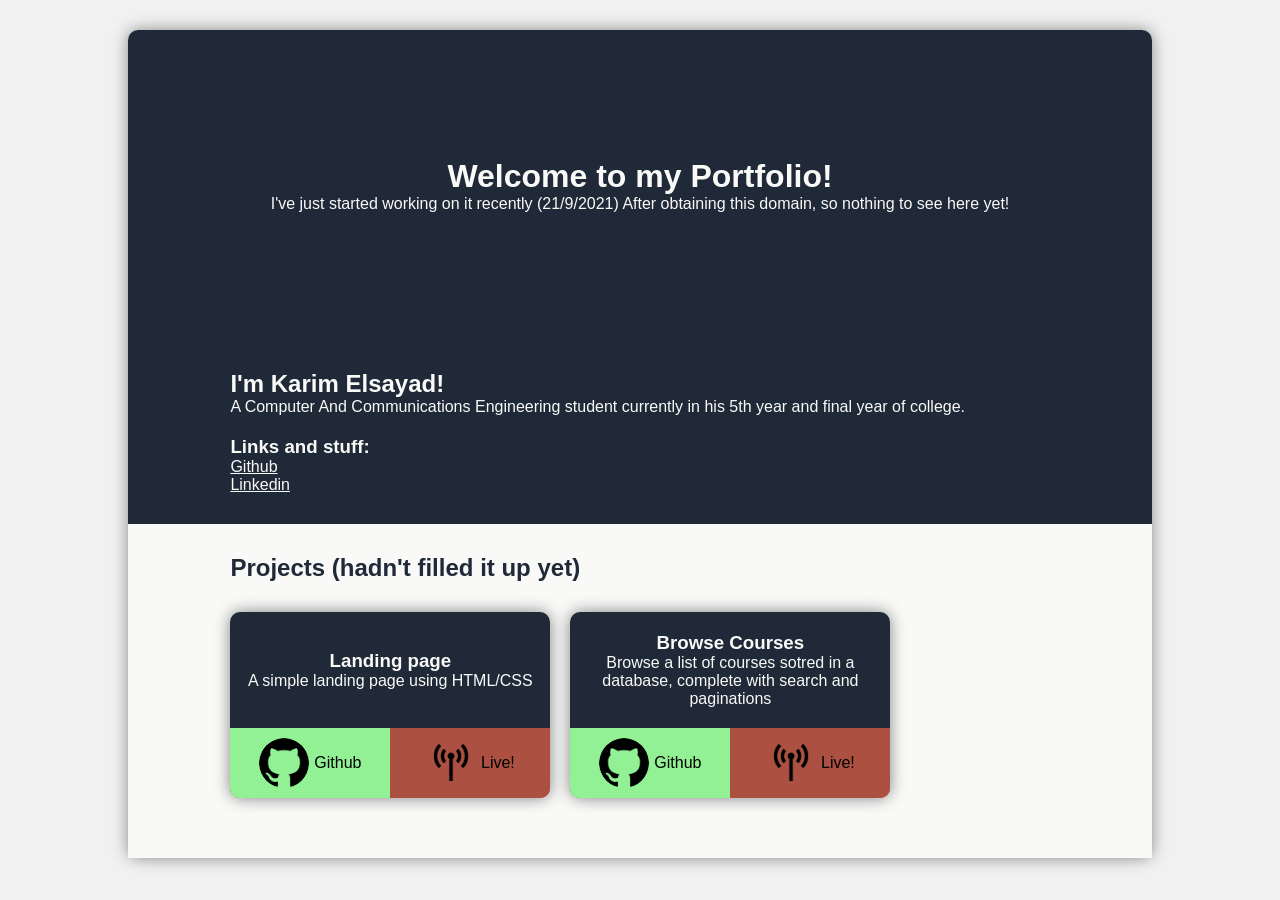
==== index.html @ 45e6492d "Add initial design, Add project cards" ====
<!DOCTYPE html>
<html lang="en">
<head>
    <meta charset="UTF-8">
    <meta http-equiv="X-UA-Compatible" content="IE=edge">
    <meta name="viewport" content="width=device-width, initial-scale=1.0">
    <link rel="stylesheet" href="styles/style.css">
    <title>Karim Elsayad</title>
</head>
<body>
    <div class="container">

        <div class="hero-welcome">
            <h1>Welcome to my Portfolio!</h1>
            <p>I've just started working on it recently (21/9/2021) After obtaining this domain, so nothing to see here yet!</p>
        </div>

        <section class="introduction">
            <h2>I'm Karim Elsayad!</h2>
            <p>A Computer And Communications Engineering student currently in his 5th year and final year of college.</p>
            <div class="socials">
                <h3>Links and stuff:</h3>
                <ul>
                    <li><a href="https://github.com/KarimElsayad247">Github</a></li>
                    <li><a href="https://www.linkedin.com/in/karimelsayad247/">Linkedin</a></li>
                </ul>
            </div>
        </section>

        <section class="projects">
            <h2>Projects (hadn't filled it up yet)</h2>
            <ul class="projects-container">
                <li class="project-card">
                    <div class="project-discription">
                        <h3>Landing page</h3>
                        <p>A simple landing page using HTML/CSS</p>
                    </div>
                    <div class="card-links">
                        <div id="repo-link" class="link">
                            <a href="https://github.com/KarimElsayad247/landing-page">
                                <img src="images/github.png" alt="github logo">Github
                            </a>
                        </div>
                        <div id="live-link" class="link">
                            <a href="http://karimelsayad.me/landing-page/">
                                <img src="images/antenna.png" alt="antenna icon">Live!
                            </a>
                        </div>
                    </div>
                </li>
                <li class="project-card">
                    <div class="project-discription">
                        <h3>Browse Courses</h3>
                        <p>Browse a list of courses sotred in a database, complete with search and paginations</p>
                    </div>
                    <div class="card-links">
                        <div id="repo-link" class="link">
                            <a href="https://github.com/KarimElsayad247/course-browse">
                                <img src="images/github.png" alt="github logo">Github
                            </a>
                        </div>
                        <div id="live-link" class="link">
                            <a href="http://portfolio.karimelsayad.me/course-browse">
                                <img src="images/antenna.png" alt="antenna icon">Live!
                            </a>
                        </div>
                    </div>
                </li>  
            </ul>
        </section>
    </div>
</body>
</html>
---- styles/style.css ----
* {
    padding: 0px;
    margin: 0px;
}

li {
    list-style-type: none;
}

body {
    display: flex;
    justify-content: center;
    background-color: rgb(241, 241, 241);
}

.container {
    margin-top: 30px;
    width: 80%;
    background-color: white;
    border-radius: 10px;
    box-shadow: 0px 0px 16px #888888;
    font-family: 'Segoe UI', Tahoma, Geneva, Verdana, sans-serif;
}

.hero-welcome {
    background-color: #1f2937;
    border-top-left-radius: 10px;
    border-top-right-radius: 10px;
    color: #f9faf8;
    display: flex;
    flex-direction: column;
    align-items: center;
    justify-content: center;
    padding: 20px 0px;
    height: 30vh;
}

.introduction {
    padding: 30px 10%;
    background-color: #1f2937;
    color: #f9faf8;
}

.socials {
    margin-top: 20px;
}

.socials a {
    color: #f9faf8;
}

.projects {
    padding: 30px 10%;
    background-color: #f9faf8;
    color: #1f2937;
}



/* This is the section for project cards */

.projects-container {
    padding: 30px 0px;
    display: flex;
    gap: 20px;
}

.project-card {
    display: flex;
    flex-direction: column;
    background-color: #1f2937;
    color: #f9faf8;
    border-style: none;
    border-color: black;
    border-radius: 10px;
    border-width: 1px;
    box-shadow: 0px 0px 16px rgb(129, 129, 129);
    align-items: stretch;
    margin: 0px;
    padding: 0px;
    width: 20em;
}

.project-discription {
    display: flex;
    flex-direction: column;
    align-items: center;
    text-align: center;
    justify-content: center;
    padding: 20px 10px;
    flex: 1 0 0;
}

/* .project-discription p, .project-discription h2 {
    
} */

.card-links {
    display: flex;
    justify-content: stretch;
    align-items: center;
}

.card-links .link {
    flex: 1 1 0;
}

.card-links img {
    width: 50px;
    height: 50px;
    border-radius: 50%;
}

.card-links a {
    display: flex;
    align-items: center;
    justify-content: center;
    gap: 5px;
    text-decoration: none;
    padding: 10px;
    color: black;
}

#repo-link {
    /* background: rgba(147,252,143,1); */
    background: rgb(145, 241, 148);
    border-bottom-left-radius: 9px;
}

#live-link {
    /* background: rgba(214,128,111,1); */
    background: rgba(217, 94, 69, 0.76);
    border-bottom-right-radius: 9px;
}

#repo-link:hover {
    /* background: rgb(75,221,79); */
    background: rgb(187, 240, 185);
}

#live-link:hover {
    /* background: rgb(217,93,69); */
    background: rgb(255, 163, 145);
}
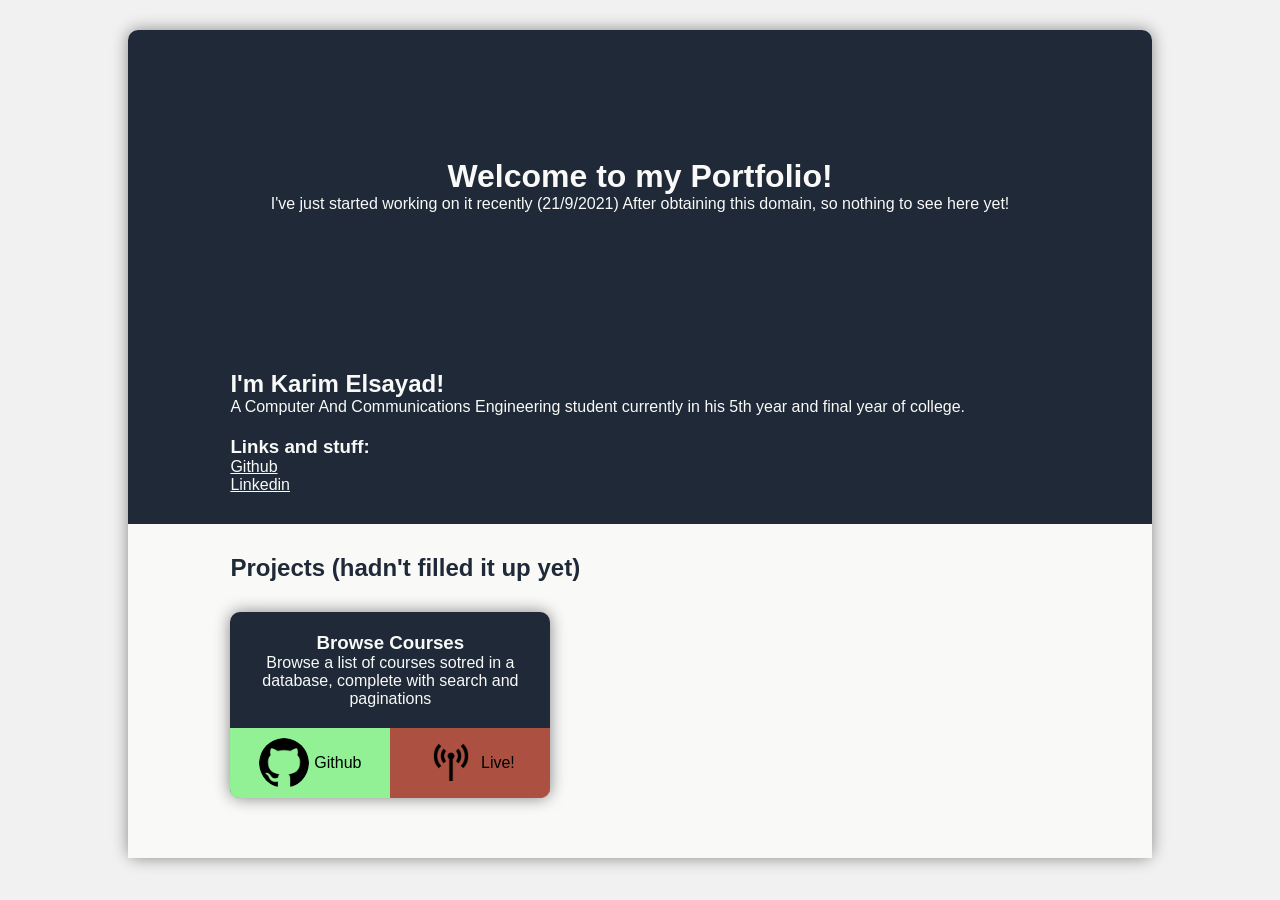
==== commit c805cbe7: "Store data in a js array instead" ====
--- a/index.html
+++ b/index.html
@@ -5,6 +5,8 @@
     <meta http-equiv="X-UA-Compatible" content="IE=edge">
     <meta name="viewport" content="width=device-width, initial-scale=1.0">
     <link rel="stylesheet" href="styles/style.css">
+    <script type="text/javascript" src="./data/projects.js"></script>
+    <script type="text/javascript" src="./scripts/scripts.js"></script>
     <title>Karim Elsayad</title>
 </head>
 <body>
@@ -30,24 +32,7 @@
         <section class="projects">
             <h2>Projects (hadn't filled it up yet)</h2>
             <ul class="projects-container">
-                <li class="project-card">
-                    <div class="project-discription">
-                        <h3>Landing page</h3>
-                        <p>A simple landing page using HTML/CSS</p>
-                    </div>
-                    <div class="card-links">
-                        <div id="repo-link" class="link">
-                            <a href="https://github.com/KarimElsayad247/landing-page">
-                                <img src="images/github.png" alt="github logo">Github
-                            </a>
-                        </div>
-                        <div id="live-link" class="link">
-                            <a href="http://karimelsayad.me/landing-page/">
-                                <img src="images/antenna.png" alt="antenna icon">Live!
-                            </a>
-                        </div>
-                    </div>
-                </li>
+
                 <li class="project-card">
                     <div class="project-discription">
                         <h3>Browse Courses</h3>
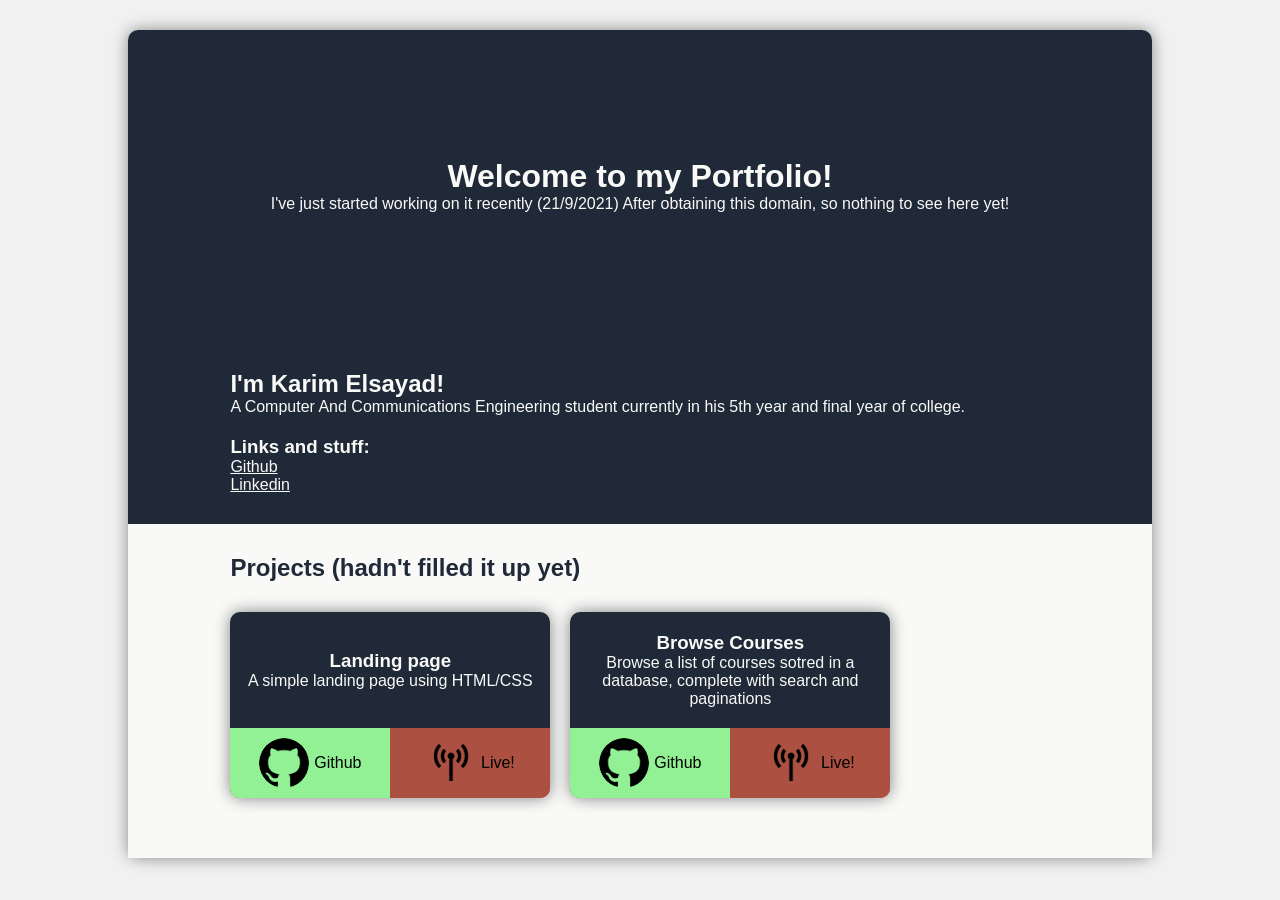
==== commit 9a09f3f6: "Fill projects section dynamically Using data entered in projects.js, index.html is kept consice, and" ====
--- a/index.html
+++ b/index.html
@@ -31,27 +31,7 @@
 
         <section class="projects">
             <h2>Projects (hadn't filled it up yet)</h2>
-            <ul class="projects-container">
-
-                <li class="project-card">
-                    <div class="project-discription">
-                        <h3>Browse Courses</h3>
-                        <p>Browse a list of courses sotred in a database, complete with search and paginations</p>
-                    </div>
-                    <div class="card-links">
-                        <div id="repo-link" class="link">
-                            <a href="https://github.com/KarimElsayad247/course-browse">
-                                <img src="images/github.png" alt="github logo">Github
-                            </a>
-                        </div>
-                        <div id="live-link" class="link">
-                            <a href="http://portfolio.karimelsayad.me/course-browse">
-                                <img src="images/antenna.png" alt="antenna icon">Live!
-                            </a>
-                        </div>
-                    </div>
-                </li>  
-            </ul>
+            <ul class="projects-container"></ul>
         </section>
     </div>
 </body>
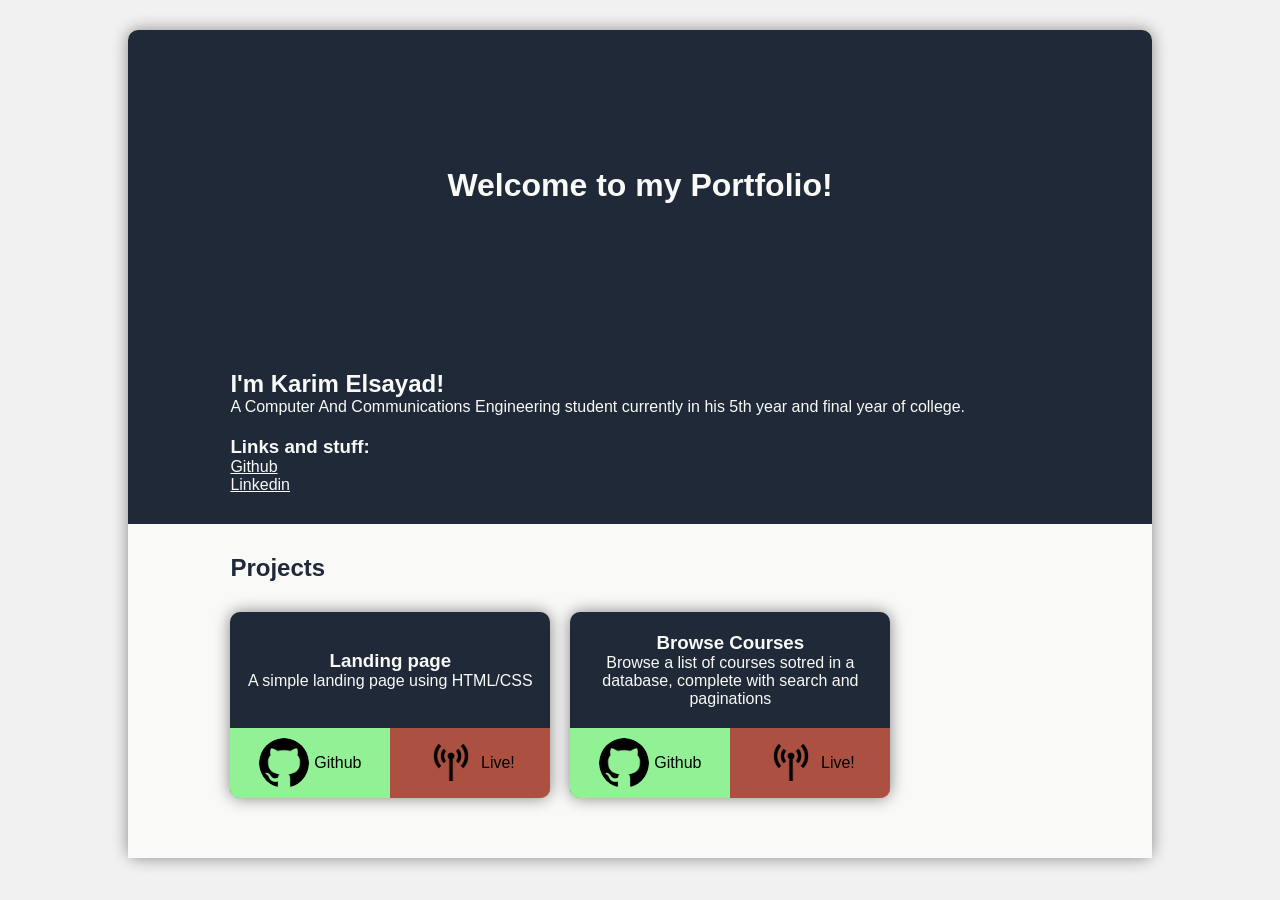
==== commit c133c137: "Remove excuses" ====
--- a/index.html
+++ b/index.html
@@ -14,7 +14,6 @@
 
         <div class="hero-welcome">
             <h1>Welcome to my Portfolio!</h1>
-            <p>I've just started working on it recently (21/9/2021) After obtaining this domain, so nothing to see here yet!</p>
         </div>
 
         <section class="introduction">
@@ -30,7 +29,7 @@
         </section>
 
         <section class="projects">
-            <h2>Projects (hadn't filled it up yet)</h2>
+            <h2>Projects</h2>
             <ul class="projects-container"></ul>
         </section>
     </div>
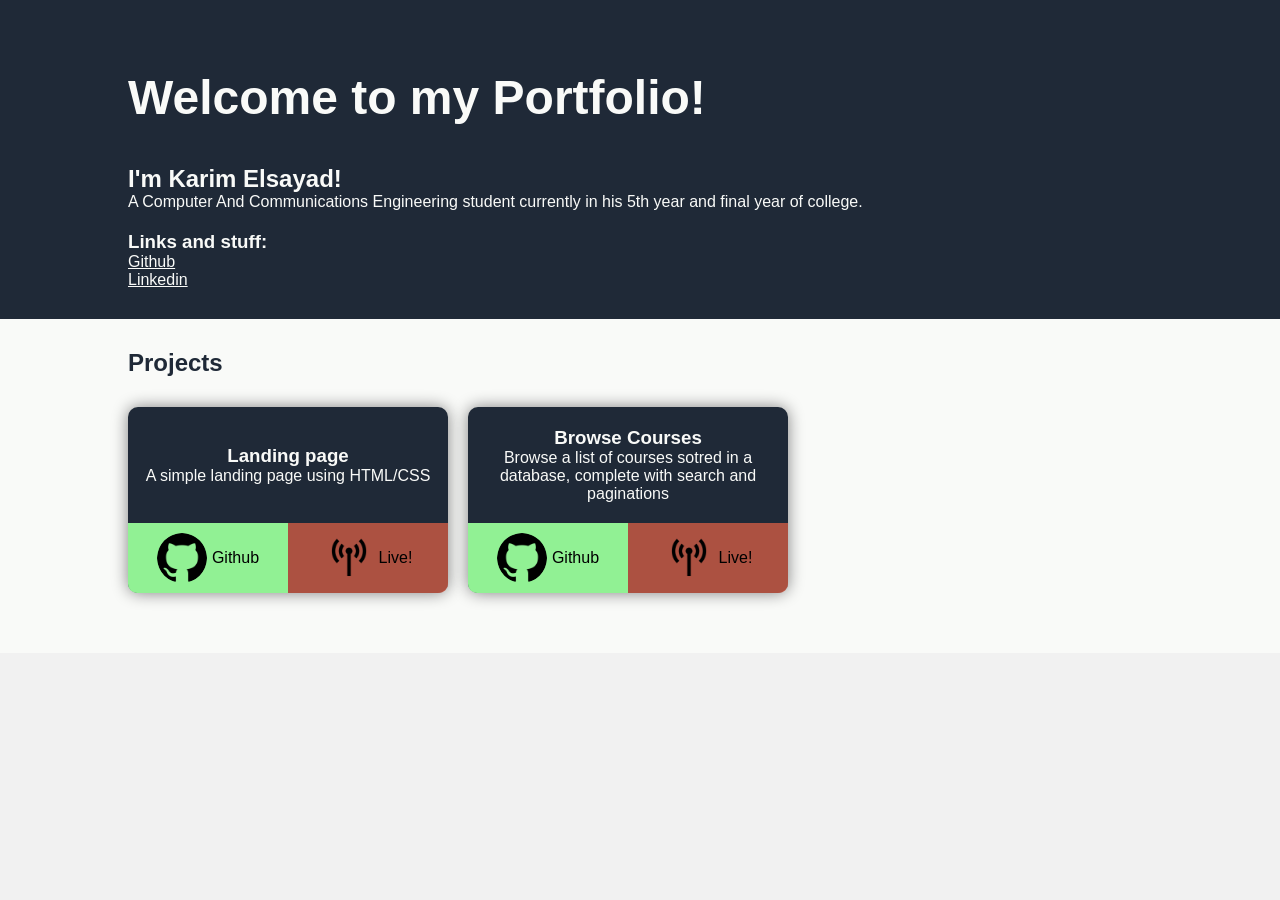
==== commit fcef3a98: "Put welcome in section and move everything to left" ====
--- a/index.html
+++ b/index.html
@@ -11,12 +11,11 @@
 </head>
 <body>
     <div class="container">
-
-        <div class="hero-welcome">
-            <h1>Welcome to my Portfolio!</h1>
-        </div>
-
+        
         <section class="introduction">
+            <div class="hero-welcome">
+                <h1>Welcome to my Portfolio!</h1>
+            </div>
             <h2>I'm Karim Elsayad!</h2>
             <p>A Computer And Communications Engineering student currently in his 5th year and final year of college.</p>
             <div class="socials">
--- a/styles/style.css
+++ b/styles/style.css
@@ -14,25 +14,24 @@
 }
 
 .container {
-    margin-top: 30px;
-    width: 80%;
+    /* margin-top: 30px; */
+    width: 100%;
     background-color: white;
-    border-radius: 10px;
-    box-shadow: 0px 0px 16px #888888;
     font-family: 'Segoe UI', Tahoma, Geneva, Verdana, sans-serif;
 }
 
 .hero-welcome {
     background-color: #1f2937;
-    border-top-left-radius: 10px;
-    border-top-right-radius: 10px;
     color: #f9faf8;
     display: flex;
     flex-direction: column;
-    align-items: center;
+    align-items: flex-start;
     justify-content: center;
-    padding: 20px 0px;
-    height: 30vh;
+    padding: 40px 0px 40px 0px 
+}
+
+.hero-welcome h1 {
+    font-size: 3em;
 }
 
 .introduction {
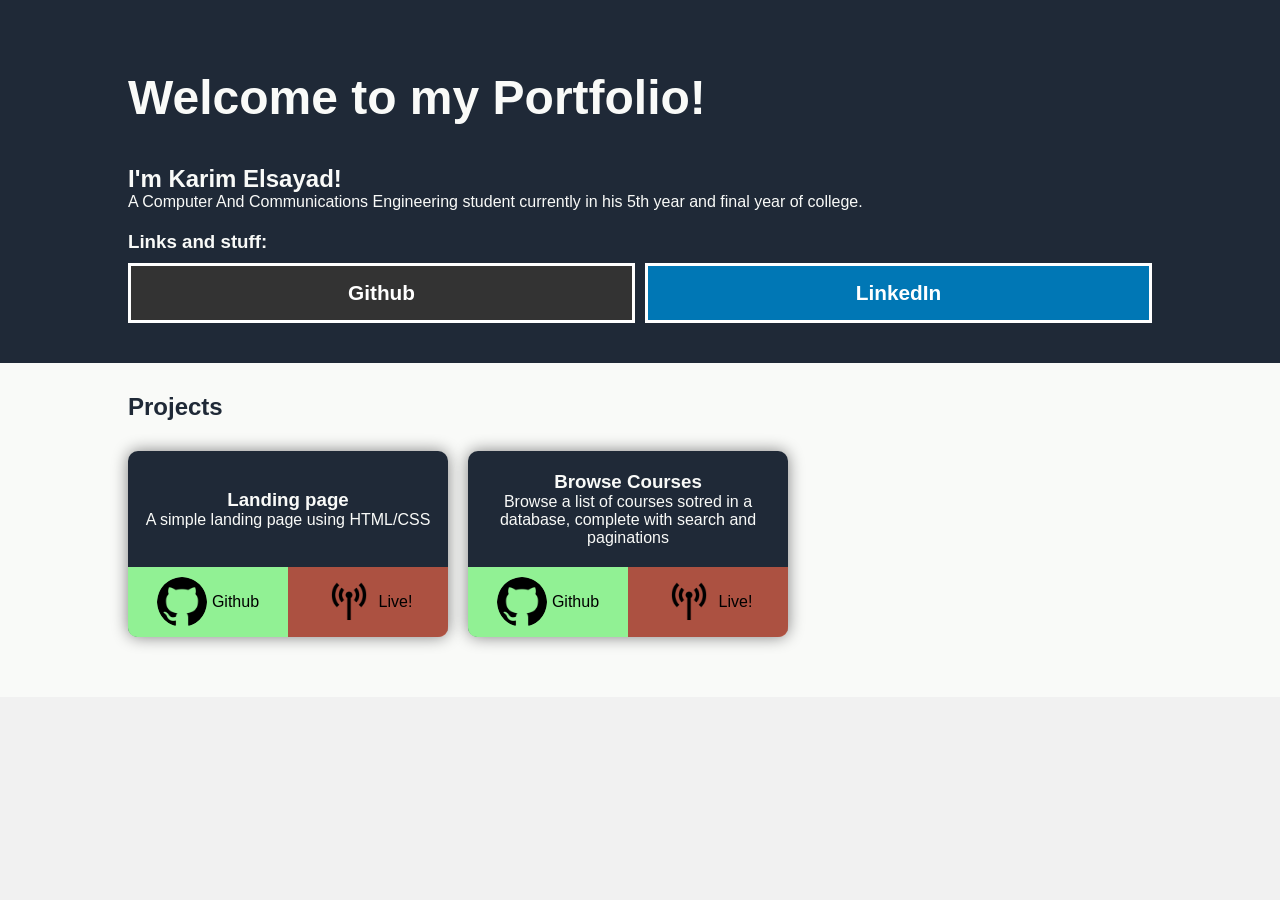
==== commit 12da743f: "Make social links pretty" ====
--- a/index.html
+++ b/index.html
@@ -21,8 +21,8 @@
             <div class="socials">
                 <h3>Links and stuff:</h3>
                 <ul>
-                    <li><a href="https://github.com/KarimElsayad247">Github</a></li>
-                    <li><a href="https://www.linkedin.com/in/karimelsayad247/">Linkedin</a></li>
+                    <li><a class="social-button" id="github-profile" href="https://github.com/KarimElsayad247">Github</a></li>
+                    <li><a class="social-button" id="linkedin-profile" href="https://www.linkedin.com/in/karimelsayad247/">LinkedIn</a></li>
                 </ul>
             </div>
         </section>
--- a/styles/style.css
+++ b/styles/style.css
@@ -44,9 +44,40 @@
     margin-top: 20px;
 }
 
-.socials a {
-    color: #f9faf8;
+.socials ul {
+    display: flex;
+    gap: 10px;
+    flex-wrap: wrap;
+    padding: 10px 0px;
 }
+
+.socials ul li {
+    flex: 1 0 0;
+}
+
+.social-button {
+    display: block;
+    padding: 15px 40px;
+    text-decoration: none;
+    font-weight: 700;
+    font-size: 1.3em;
+    text-align: center;
+}
+
+#github-profile {
+    background-color: #333333;
+    color: white;
+    border-style: solid;
+    border-color: white;
+}
+
+#linkedin-profile {
+    background-color: #0077b5;
+    color: white;
+    border-style: solid;
+    border-color: white;
+}
+
 
 .projects {
     padding: 30px 10%;
@@ -61,6 +92,7 @@
 .projects-container {
     padding: 30px 0px;
     display: flex;
+    flex-wrap: wrap;
     gap: 20px;
 }
 
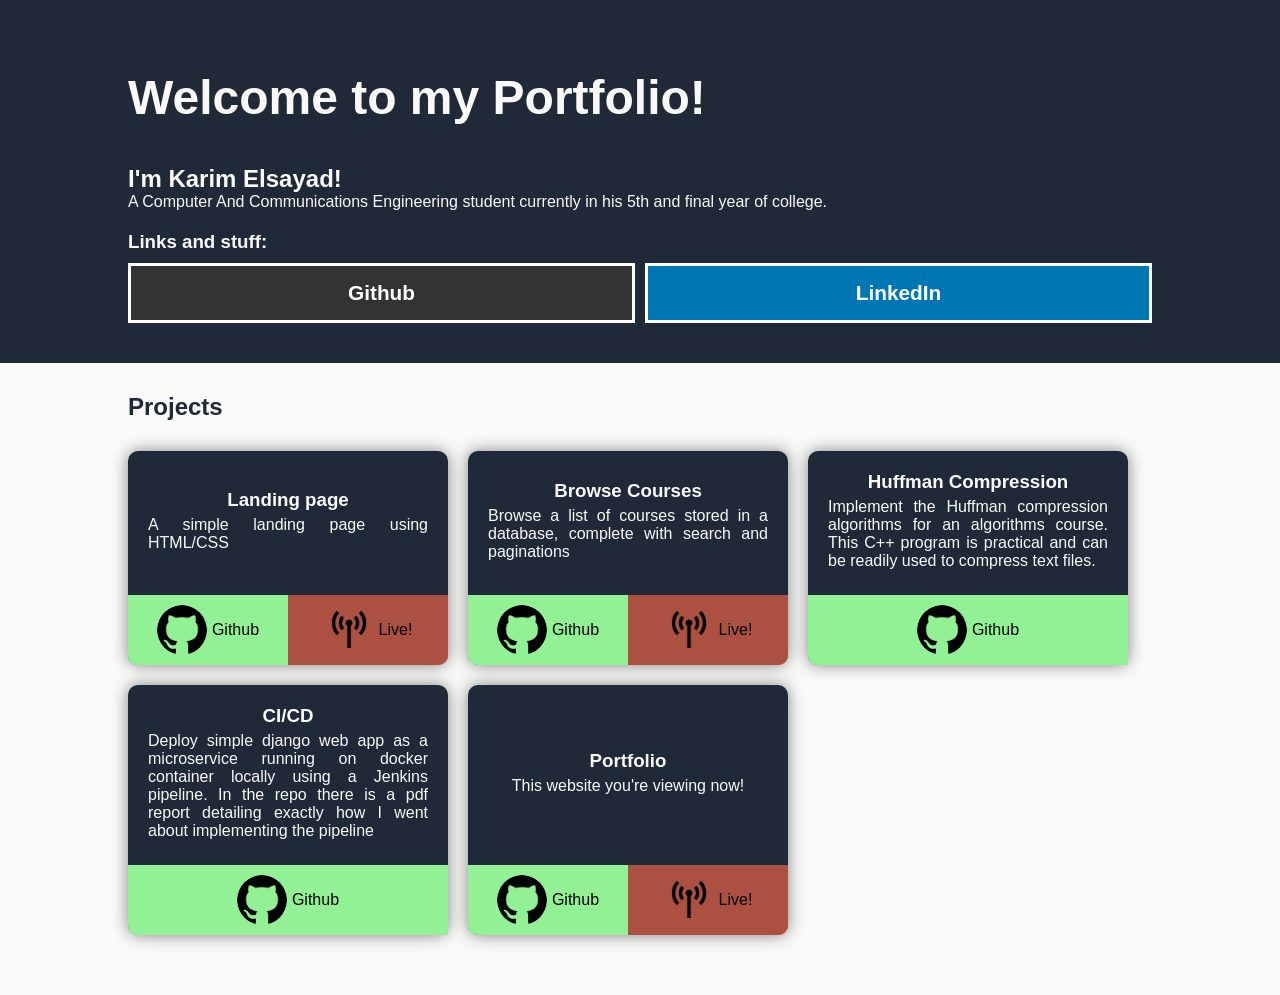
==== commit 7e8fd837: "fix typo" ====
--- a/index.html
+++ b/index.html
@@ -17,7 +17,7 @@
                 <h1>Welcome to my Portfolio!</h1>
             </div>
             <h2>I'm Karim Elsayad!</h2>
-            <p>A Computer And Communications Engineering student currently in his 5th year and final year of college.</p>
+            <p>A Computer And Communications Engineering student currently in his 5th and final year of college.</p>
             <div class="socials">
                 <h3>Links and stuff:</h3>
                 <ul>
--- a/styles/style.css
+++ b/styles/style.css
@@ -64,6 +64,13 @@
     text-align: center;
 }
 
+.social-button:focus {
+    outline-style: solid;
+    outline-width: 5px;
+    outline-color: white;
+    outline-style: dashed;
+}
+
 #github-profile {
     background-color: #333333;
     color: white;
@@ -71,11 +78,19 @@
     border-color: white;
 }
 
+#github-profile:hover {
+    background-color: #444444;
+}
+
 #linkedin-profile {
     background-color: #0077b5;
     color: white;
     border-style: solid;
     border-color: white;
+}
+
+#linkedin-profile:hover {
+    background-color: #0087c5;
 }
 
 
@@ -116,15 +131,18 @@
     display: flex;
     flex-direction: column;
     align-items: center;
-    text-align: center;
+    text-align: justify;
+    text-justify: distribute;
+    hyphens: auto;
     justify-content: center;
-    padding: 20px 10px;
+    padding: 20px 20px 20px 20px;
     flex: 1 0 0;
 }
 
-/* .project-discription p, .project-discription h2 {
-    
-} */
+.project-discription p {
+    padding-top: 5px;
+    margin-bottom: 5px;
+} 
 
 .card-links {
     display: flex;
